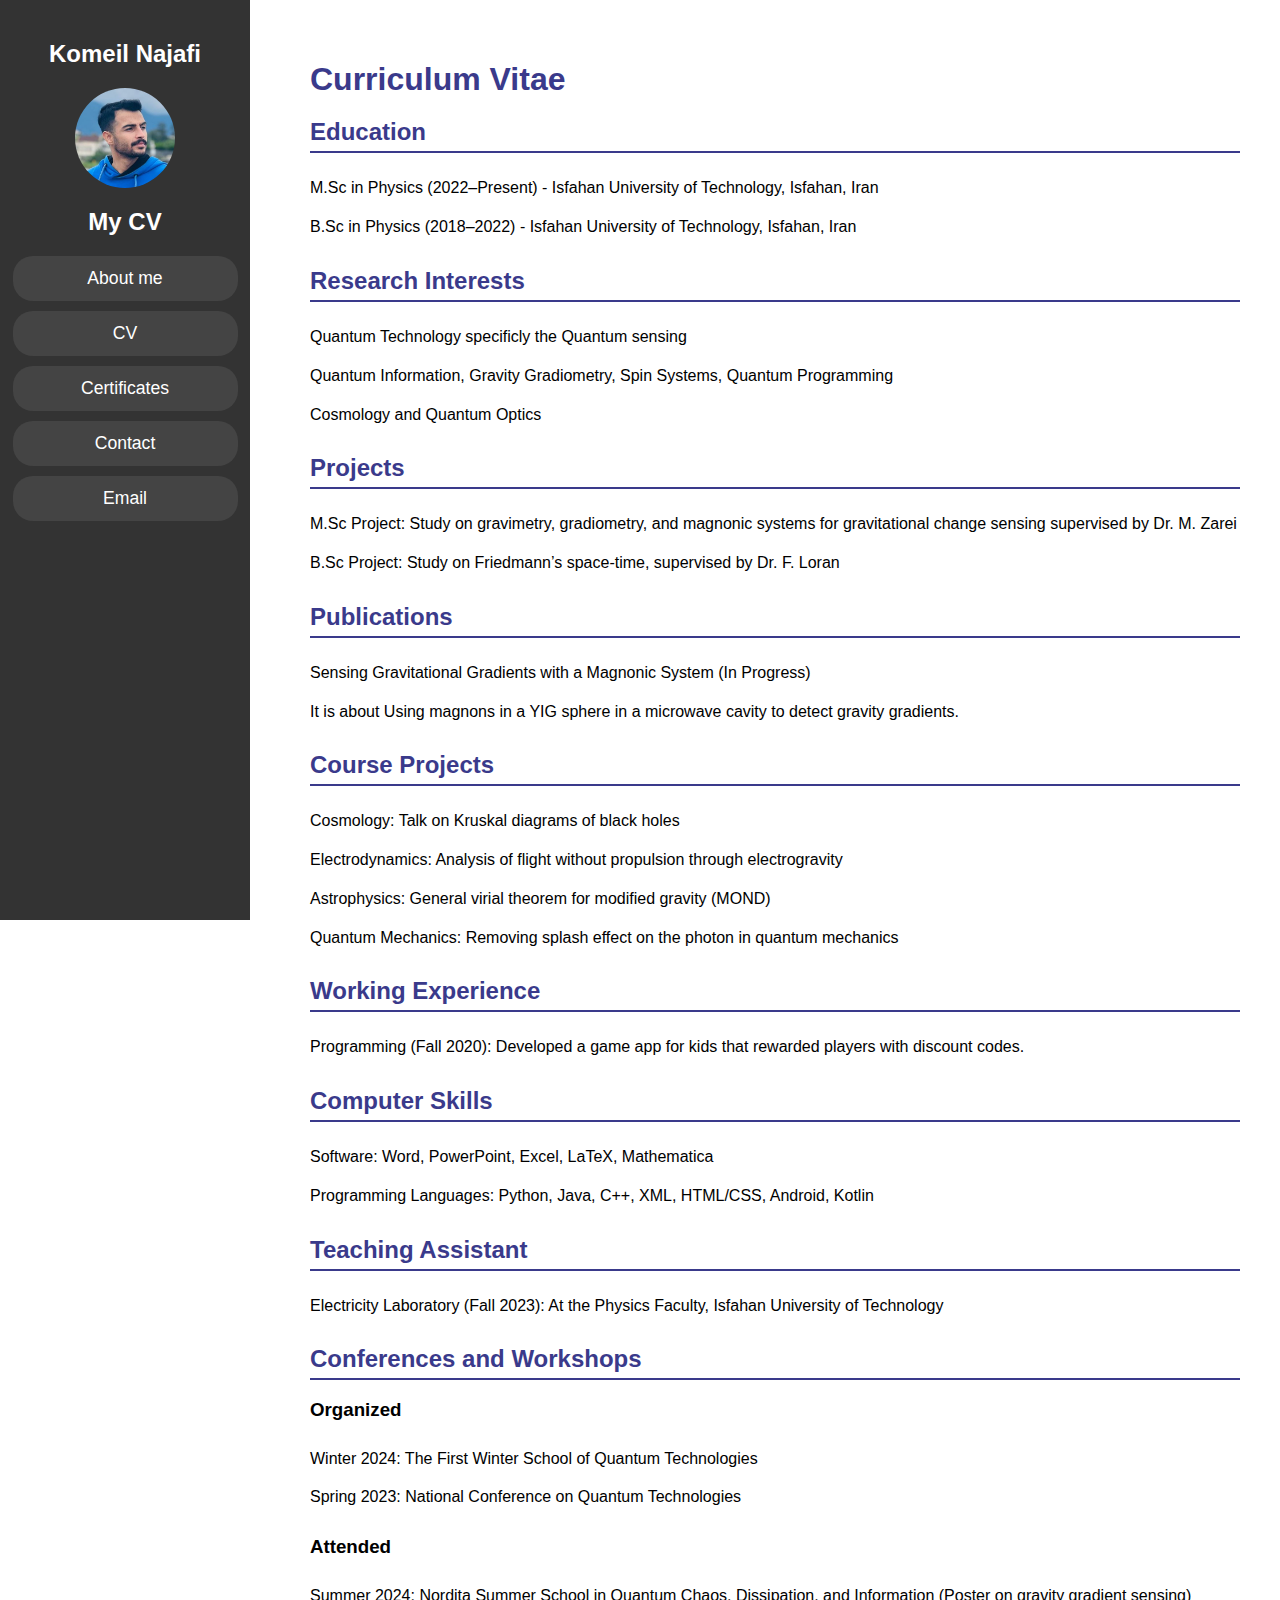
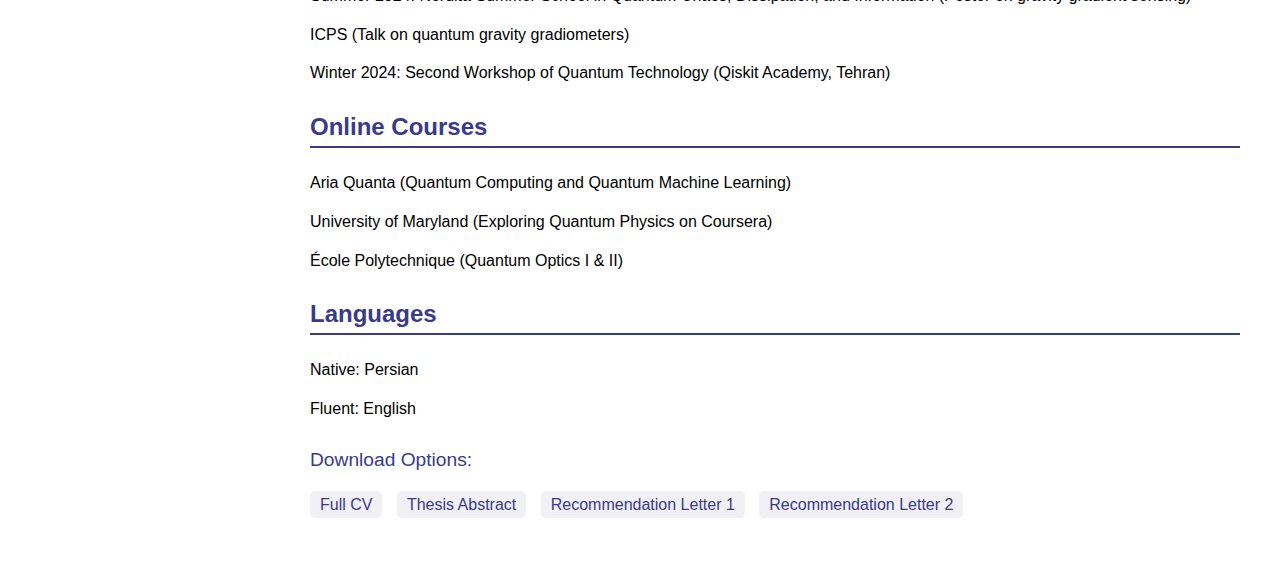
==== cv.html @ 284bcd55 "Add files via upload" ====
<!DOCTYPE html>
<html lang="en">
<head>
    <meta charset="UTF-8">
    <meta name="viewport" content="width=device-width, initial-scale=1.0">
    <title>CV</title>
    <link rel="stylesheet" href="styles.css">
</head>
<script>
    function copyEmail() {
        navigator.clipboard.writeText("k.najafi@ph.iut.ac.ir").then(function() {
            alert("Email copied to clipboard!");
        }, function(err) {
            alert("Failed to copy email: " + err);
        });
    }
</script>
<body>
    <div class="sidebar">
        <h2>Komeil Najafi</h2>
        <img src="komeil.jpg" alt="Profile Photo" class="profile-photo">
        <h2>My CV</h2>
        <nav>
            <a href="about.html">About me</a>
            <a href="cv.html">CV</a>
            <a href="certificates.html">Certificates</a>
            <a href="contact.html">Contact</a>
            <button class="email-button" onclick="copyEmail()">Email</button>
        </nav>
    </div>
    <div class="content">
        <header>
            <h1>Curriculum Vitae</h1>
        </header>
        <section>
            <h2>Education</h2>
            <ul>
                <li>M.Sc in Physics (2022–Present) - Isfahan University of Technology, Isfahan, Iran</li>
                <li>B.Sc in Physics (2018–2022) - Isfahan University of Technology, Isfahan, Iran</li>
            </ul>

            <h2>Research Interests</h2>
            <ul>
                <li>Quantum Technology specificly the Quantum sensing </li>
                <li>Quantum Information,  Gravity Gradiometry, Spin Systems, Quantum Programming</li>
                <li>Cosmology and Quantum Optics</li>
            </ul>

            <h2>Projects</h2>
            <ul>
                <li>M.Sc Project: Study on gravimetry, gradiometry, and magnonic systems for gravitational change sensing supervised by Dr. M. Zarei</li>
                <li>B.Sc Project: Study on Friedmann’s space-time, supervised by Dr. F. Loran</li>
            </ul>

            <h2>Publications</h2>
            <ul>
                <li>Sensing Gravitational Gradients with a Magnonic System (In Progress) </li>
                <li> It is about Using magnons in a YIG sphere in a microwave cavity to detect gravity gradients.</li>
            </ul>

            <h2>Course Projects</h2>
            <ul>
                <li>Cosmology: Talk on Kruskal diagrams of black holes</li>
                <li>Electrodynamics: Analysis of flight without propulsion through electrogravity</li>
                <li>Astrophysics: General virial theorem for modified gravity (MOND)</li>
                <li>Quantum Mechanics: Removing splash effect on the photon in quantum mechanics</li>
            </ul>

            <h2>Working Experience</h2>
            <ul>
                <li>Programming (Fall 2020): Developed a game app for kids that rewarded players with discount codes.</li>
            </ul>

            <h2>Computer Skills</h2>
            <ul>
                <li>Software: Word, PowerPoint, Excel, LaTeX, Mathematica</li>
                <li>Programming Languages: Python, Java, C++, XML, HTML/CSS, Android, Kotlin</li>
            </ul>

            <h2>Teaching Assistant</h2>
            <ul>
                <li>Electricity Laboratory (Fall 2023): At the Physics Faculty, Isfahan University of Technology</li>
            </ul>

            <h2>Conferences and Workshops</h2>
            <h3>Organized</h3>
            <ul>
                <li>Winter 2024: The First Winter School of Quantum Technologies</li>
                <li>Spring 2023: National Conference on Quantum Technologies</li>
            </ul>
            <h3>Attended</h3>
            <ul>
                <li>Summer 2024: Nordita Summer School in Quantum Chaos, Dissipation, and Information (Poster on gravity gradient sensing)</li>
                <li>ICPS (Talk on quantum gravity gradiometers)</li>
                <li>Winter 2024: Second Workshop of Quantum Technology (Qiskit Academy, Tehran)</li>
            </ul>

            <h2>Online Courses</h2>
            <ul>
                <li>Aria Quanta (Quantum Computing and Quantum Machine Learning)</li>
                <li>University of Maryland (Exploring Quantum Physics on Coursera)</li>
                <li>École Polytechnique (Quantum Optics I & II)</li>
            </ul>

            <h2>Languages</h2>
            <ul>
                <li>Native: Persian</li>
                <li>Fluent: English</li>
            </ul>

            <footer>
                <p>Download Options:</p>
                <ul>
                    <li><a href="download/cv.pdf" download>Full CV</a></li>
                    <li><a href="download/abstract of thesis.pdf" download>Thesis Abstract</a></li>
                    <li><a href="download/Komeil_recommendation_letter 1.pdf" download>Recommendation Letter 1</a></li>
                    <li><a href="download/Komeil_recommendation_letter 2.pdf" download>Recommendation Letter 2</a></li>
                </ul>
            </footer>
        </section>
    </div>
</body>
</html>
---- styles.css ----
body {
    font-family: 'ADLaMDisplay-Regular', sans-serif;
    background-color: #ffffff;
    margin: 0;
}
@font-face {
    font-family: 'BAHNSCHRIFT';
    src: url('fonts/BAHNSCHRIFT.woff2') format('woff2'),
         url('fonts/BAHNSCHRIFT.woff') format('woff');
    font-weight: normal;
    font-style: normal;
}

@font-face {
    font-family: 'ADLaMDisplay-Regular';
    src: url('fonts/ADLaMDisplay-Regular.woff2') format('woff2'),
         url('fonts/ADLaMDisplay-Regular.woff') format('woff');
    font-weight: normal;
    font-style: normal;
}


.sidebar {
    position: fixed;
    top: 0;
    left: 0;
    height: 100%;
    width: 250px;
    font-family: 'BAHNSCHRIFT', sans-serif;
    background-color: #333;
    color: white;
    padding-top: 20px;
}

.sidebar h2 {
    text-align: center;
    font-family: 'BAHNSCHRIFT', sans-serif;
}
.sidebar h3 {
    text-align: center;
    font-family: 'BAHNSCHRIFT', sans-serif;
}

.sidebar img.profile-photo {
    width: 100px;
    height: 100px;
    border-radius: 50%;
    display: block;
    margin: 0 auto 15px;
}


.sidebar nav a,
.sidebar .email-button {
    display: block;
        width: 90%; /* Consistent width for links and buttons */
        margin: 10px auto; /* Center horizontally */
        padding: 12px 0; /* Vertically center text and provide padding */
        background-color: #444;
        color: white;
        font-family: 'BAHNSCHRIFT', sans-serif;
        text-align: center;
        border-radius: 20px; /* Rounded corners */
        text-decoration: none;
        font-size: 1.1em;
        transition: background-color 0.3s ease;
}

.sidebar nav a:hover,
.sidebar .email-button:hover {
    background-color: #575757; /* Darker shade on hover */
}




.content {
    margin-left: 270px;
    padding: 20px;
}

header h1 {
    font-size: 2em;
    color: #333;
}

.certificate-card {
    border: 1px solid #ddd;
    border-radius: 8px;
    margin: 10px;
    font-size: 0.9em; /* Set font size */
    font-weight: bold; /* Bold text for emphasis */
    color: #333; /* Dark color for readability */
    text-align: center; /* Center the text */
    font-family: 'ADLaMDisplay-Regular', sans-serif;
    margin-top: 10px; /* Space between image and text */
    border-radius: 8px; /* Rounded corners to match the image */
    padding: 10px; /* Padding around the text */
    background-color: #f5f5f5; /* Light background color */
    box-shadow: 0px 4px 8px rgba(0, 0, 0, 0.1); /* Soft shadow effect */
    padding: 15px;
    text-align: center;
}
.certificate-card p {
    width: 50%;
    font-size: 1em; /* Set font size */
    font-weight: bold; /* Bold text for emphasis */
    color: #333; /* Dark color for readability */
    text-align: center; /* Center the text */
    font-family: 'ADLaMDisplay-Regular', sans-serif;
    margin: 10px auto ; /* Space between image and text */
  
}
.certificate-card img  {
    width: 50%;
    height: auto;
    border-radius: 8px;
}

.certificate-card p {
    margin-top: 10px;
    color: #555;
}
.email-button {
    border: none;
    cursor: pointer;
}




  
  .content {
    flex: 1;
    padding: 40px;
    overflow-y: auto;
  }
  
  .content header h1 {
    font-size: 2em;
    color: #3a3a8b;
    margin-bottom: 20px;
  }
  
  .content section h2 {
    font-size: 1.5em;
    color: #3a3a8b;
    border-bottom: 2px solid #3a3a8b;
    padding-bottom: 5px;
    margin-bottom: 15px;
  }

  .content section p {
    font-size: 1.2em;
    color: #3a3a8b;
    margin-bottom: 20px;
  }
  
  .content section ul {
    list-style: none;
    padding-left: 0;
    line-height: 1.8;
  }
  
  .content section ul li {
    padding: 5px 0;
    font-size: 1em;
  }
  
  footer p {
    font-size: 1.1em;
    margin-top: 20px;
    color: #333;
  }
  
  footer ul {
    list-style: none;
    padding-left: 0;
  }
  
  footer ul li {
    display: inline;
    margin-right: 10px;
  }
  
  footer ul li a {
    text-decoration: none;
    color: #3a3a8b;
    background-color: #f0f0f5;
    padding: 5px 10px;
    border-radius: 5px;
    transition: background 0.3s;
  }
  
  footer ul li a:hover {
    background-color: #d1d1e0;
  }
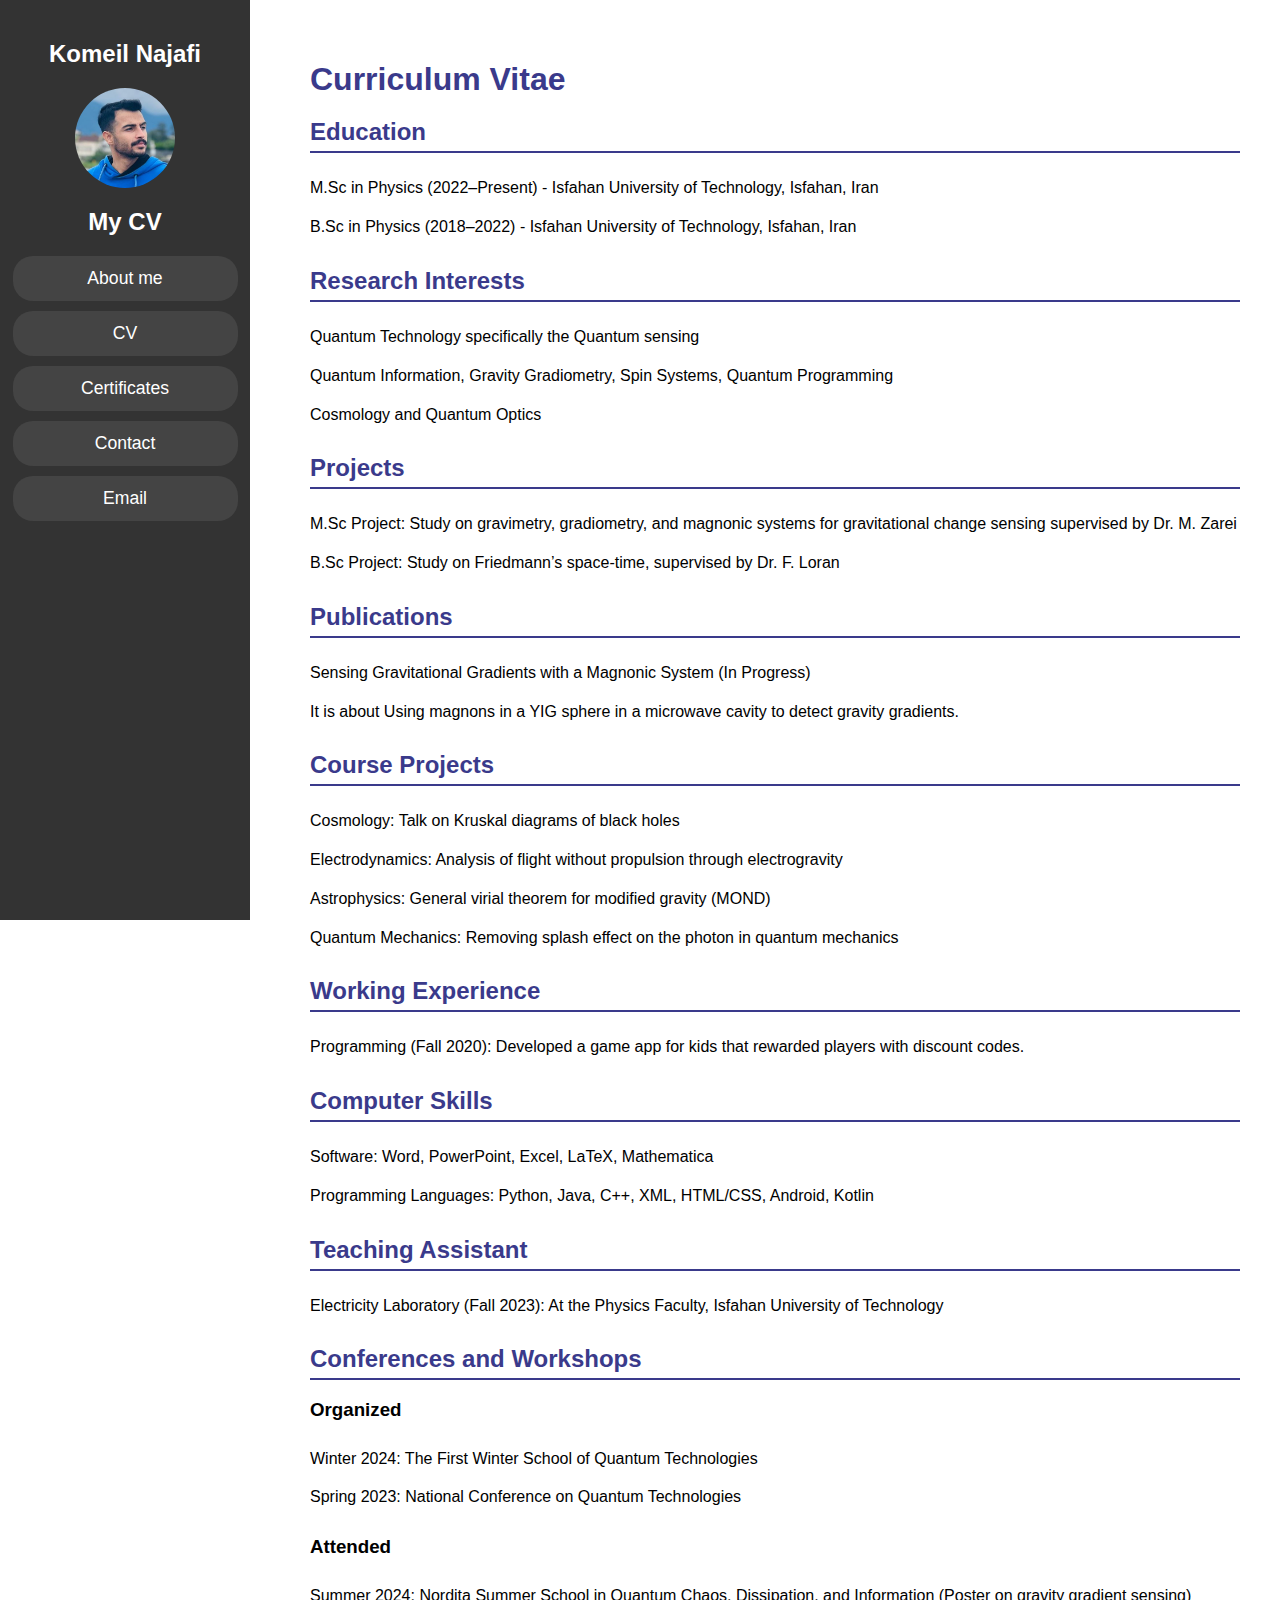
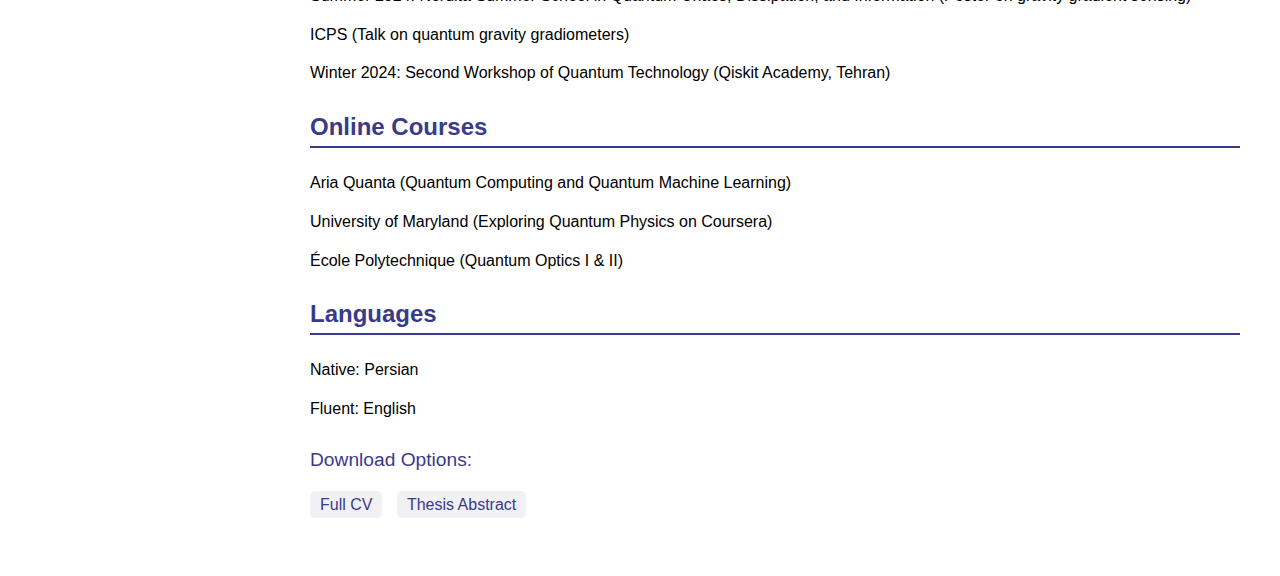
==== commit ccb45e05: "Update cv.html" ====
--- a/cv.html
+++ b/cv.html
@@ -41,7 +41,7 @@
 
             <h2>Research Interests</h2>
             <ul>
-                <li>Quantum Technology specificly the Quantum sensing </li>
+                <li>Quantum Technology specifically the Quantum sensing </li>
                 <li>Quantum Information,  Gravity Gradiometry, Spin Systems, Quantum Programming</li>
                 <li>Cosmology and Quantum Optics</li>
             </ul>
@@ -113,8 +113,7 @@
                 <ul>
                     <li><a href="download/cv.pdf" download>Full CV</a></li>
                     <li><a href="download/abstract of thesis.pdf" download>Thesis Abstract</a></li>
-                    <li><a href="download/Komeil_recommendation_letter 1.pdf" download>Recommendation Letter 1</a></li>
-                    <li><a href="download/Komeil_recommendation_letter 2.pdf" download>Recommendation Letter 2</a></li>
+                
                 </ul>
             </footer>
         </section>
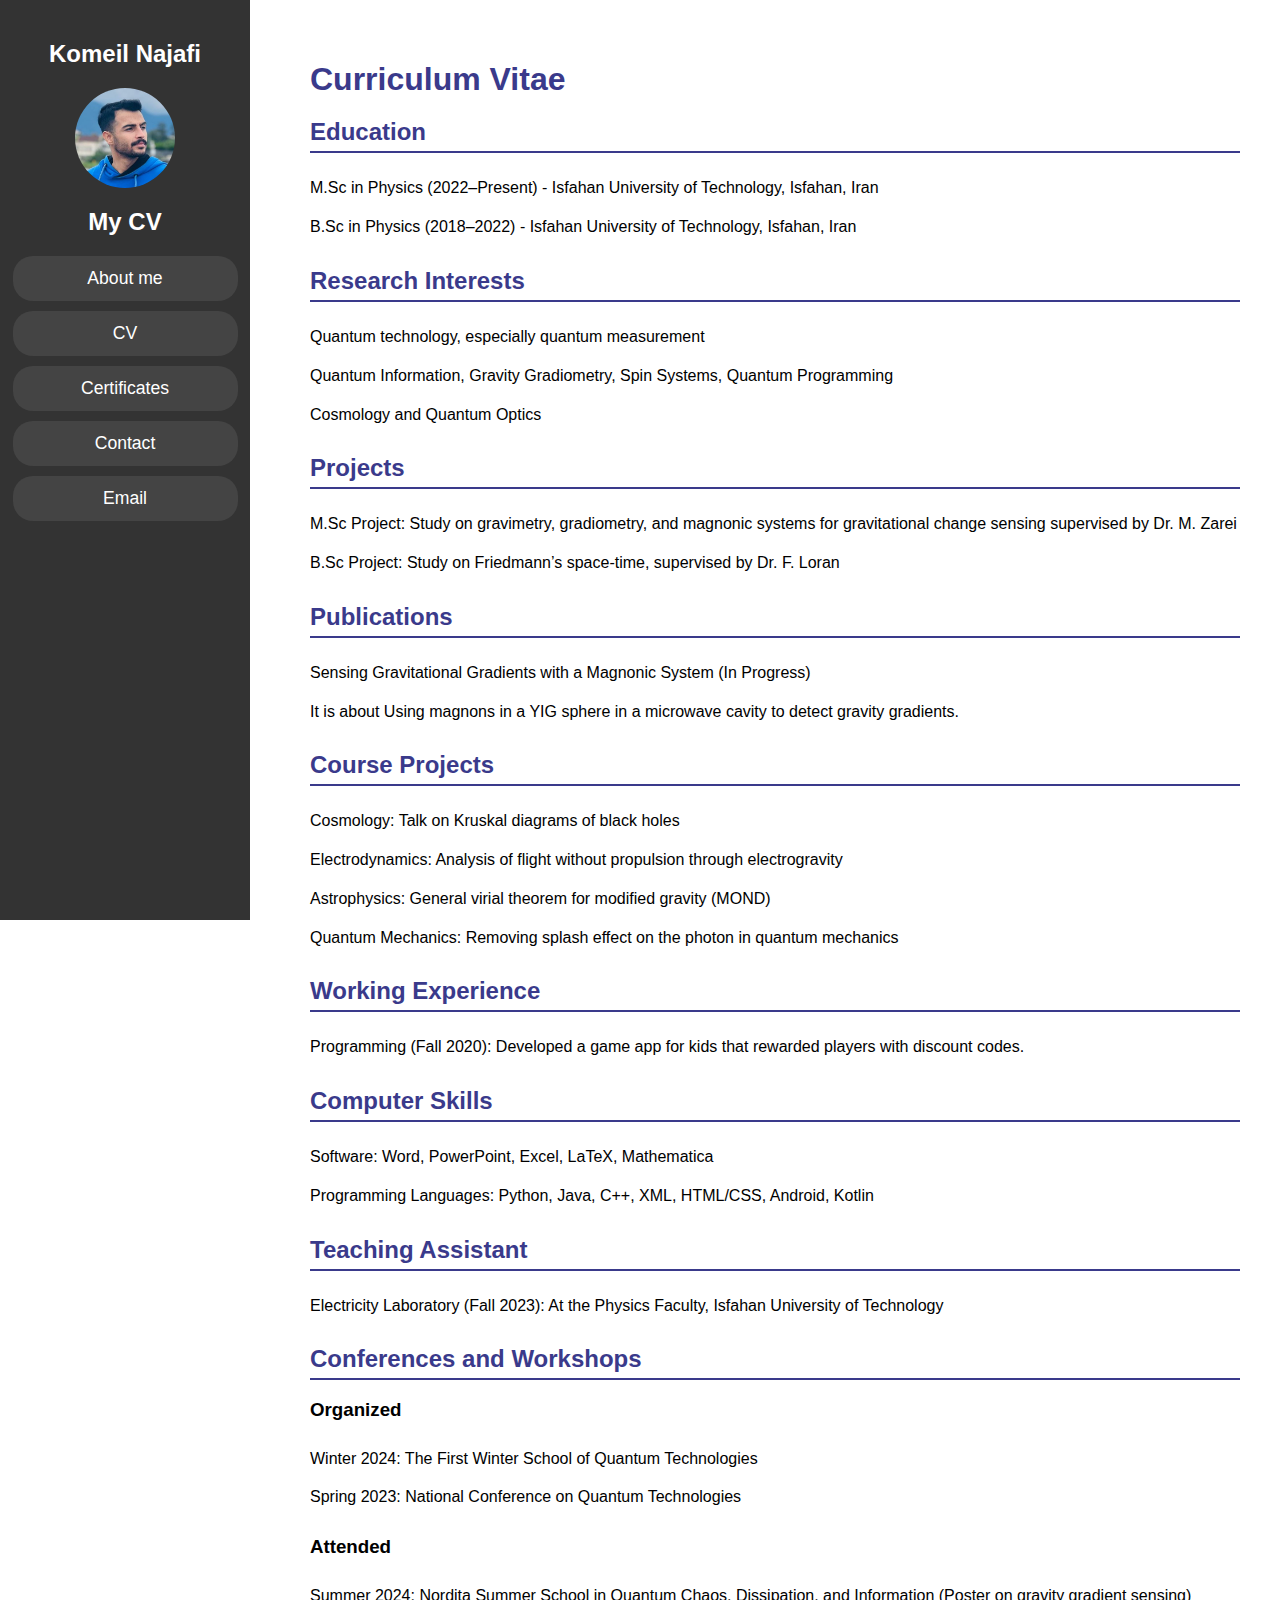
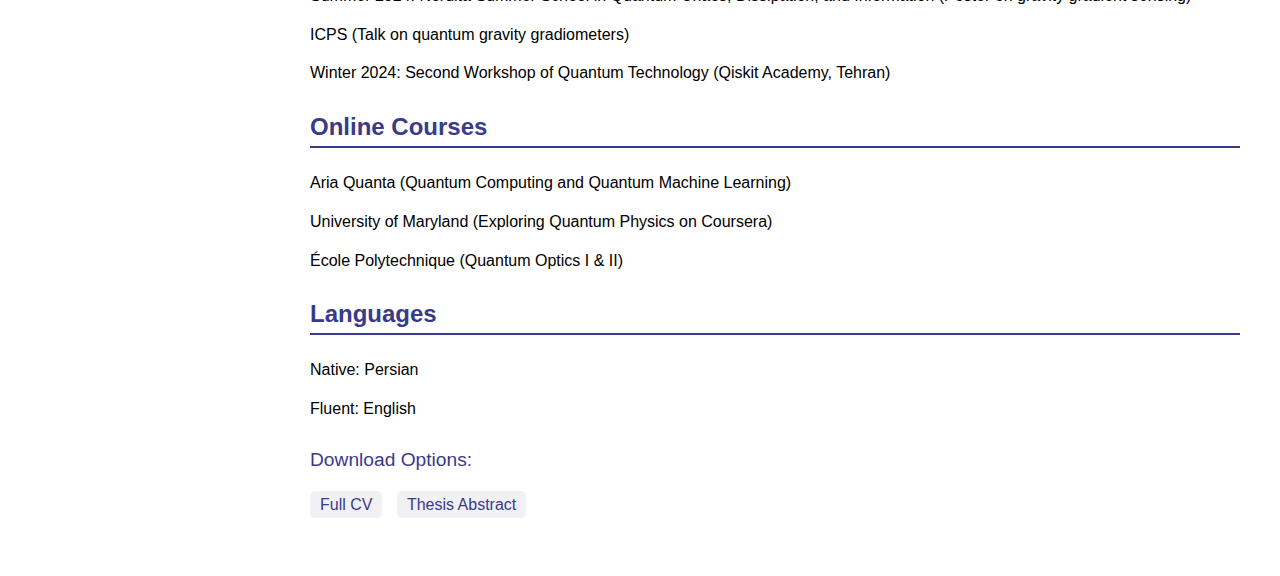
==== commit 870a1540: "Update cv.html" ====
--- a/cv.html
+++ b/cv.html
@@ -41,7 +41,7 @@
 
             <h2>Research Interests</h2>
             <ul>
-                <li>Quantum Technology specifically the Quantum sensing </li>
+                <li>Quantum technology, especially quantum measurement</li>
                 <li>Quantum Information,  Gravity Gradiometry, Spin Systems, Quantum Programming</li>
                 <li>Cosmology and Quantum Optics</li>
             </ul>
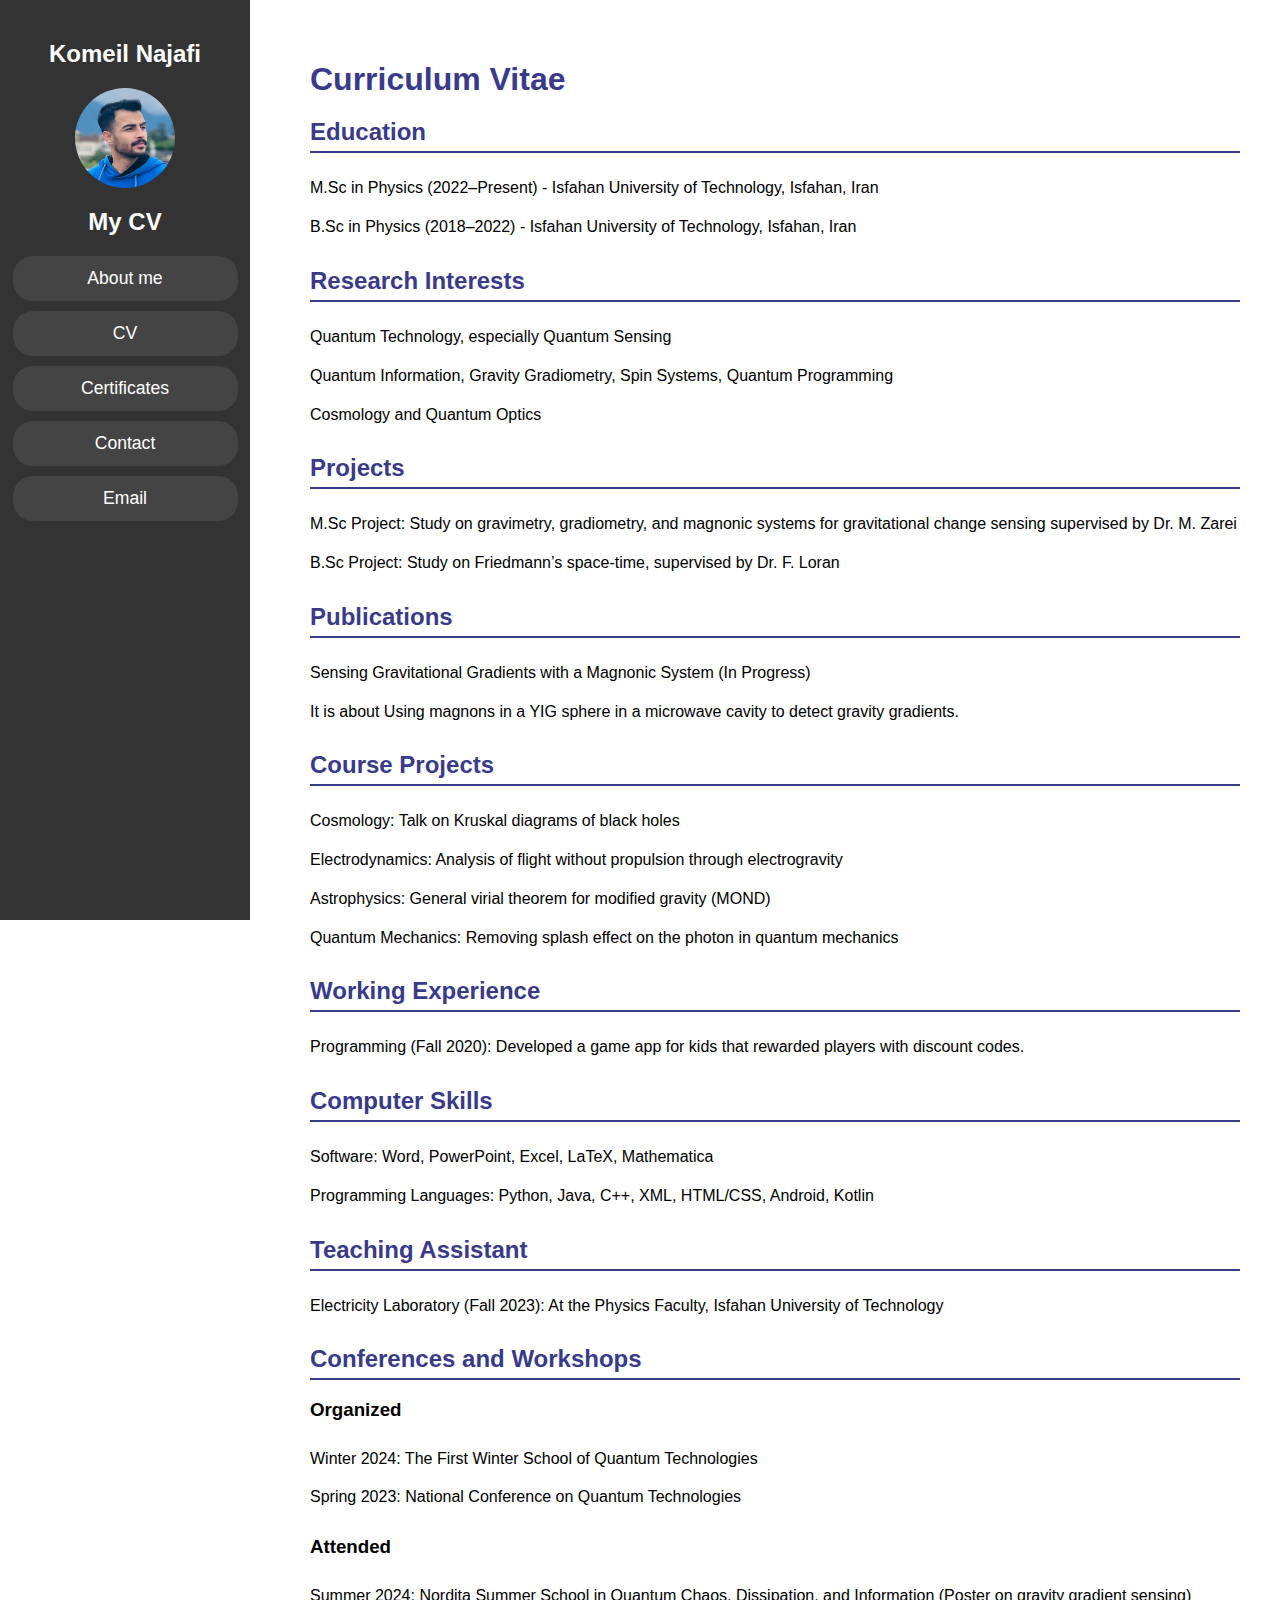
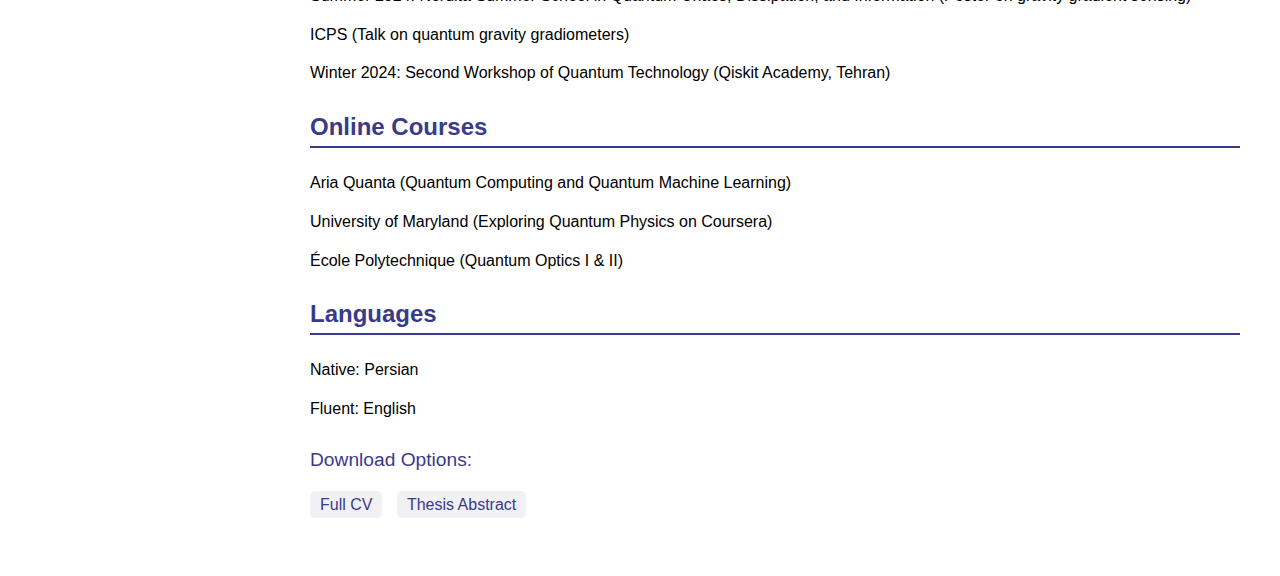
==== commit bf1e1275: "Update cv.html" ====
--- a/cv.html
+++ b/cv.html
@@ -41,7 +41,7 @@
 
             <h2>Research Interests</h2>
             <ul>
-                <li>Quantum technology, especially quantum measurement</li>
+                <li>Quantum Technology, especially Quantum Sensing</li>
                 <li>Quantum Information,  Gravity Gradiometry, Spin Systems, Quantum Programming</li>
                 <li>Cosmology and Quantum Optics</li>
             </ul>
